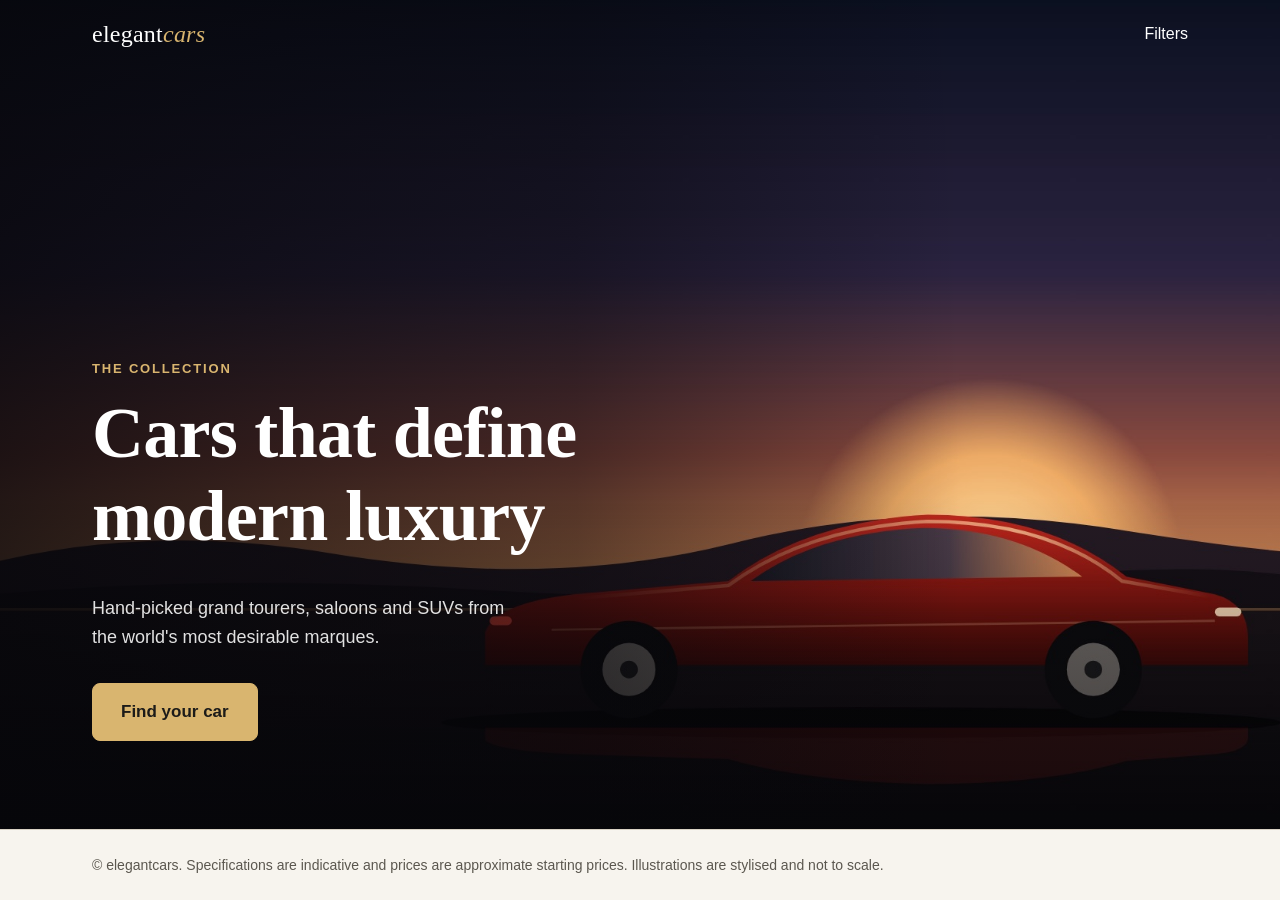
==== index.html @ 272696d2 "First draft." ====
<!doctype html>
<html lang="en">
<head>
  <meta charset="utf-8">
  <meta name="viewport" content="width=device-width, initial-scale=1">
  <title>elegantcars · High-end cars</title>
  <meta name="description" content="A curated stock of high-end cars from Ferrari, Aston Martin, Lamborghini, Porsche and BMW.">
  <link rel="stylesheet" href="css/styles.css">
</head>
<body class="page-home">
  <a class="skip-link" href="#main">Skip to content</a>

  <header class="site-header">
    <div class="container header-inner">
      <span class="logo">elegant<span>cars</span></span>
      <nav aria-label="Main">
        <ul class="nav-list">
          <li><a href="filters.html">Filters</a></li>
        </ul>
      </nav>
    </div>
  </header>

  <main id="main">
    <section class="hero" aria-labelledby="hero-title">
      <div id="hero-media" class="hero-media"></div>
      <div class="hero-overlay"></div>
      <div class="container hero-content">
        <p id="hero-eyebrow" class="eyebrow"></p>
        <h1 id="hero-title"></h1>
        <p id="hero-text" class="lede"></p>
        <a id="hero-button" class="button button-hero" href="filters.html">Find your car</a>
      </div>
      <button type="button" id="hero-toggle" class="hero-toggle" hidden></button>
    </section>
    <div class="container">
      <p id="load-error" class="load-error" role="alert" hidden></p>
    </div>
  </main>

  <footer class="site-footer">
    <div class="container">
      <p id="footer-note"></p>
    </div>
  </footer>

  <script src="js/vendor/js-yaml/js-yaml.umd.min.js"></script>
  <script src="js/common.js"></script>
  <script src="js/home.js"></script>
</body>
</html>
---- css/styles.css ----
/* elegantcars — single stylesheet, no build step. */

:root {
  --bg: #f7f4ee;
  --surface: #ffffff;
  --surface-muted: #efeae1;
  --ink: #1c1b19;
  --ink-muted: #5b574f;
  --line: #d9d2c5;
  --accent: #7a5a24;
  --accent-ink: #ffffff;
  --gold: #d9b56f;
  --focus: #1d4ed8;
  --glass: rgba(255, 255, 255, 0.55);
  --tyre: #1c1b19;
  --rim: #b9b4aa;
  --shadow: rgba(28, 27, 25, 0.12);
  --error-bg: #fbeae8;
  --error-ink: #8a1c12;

  --font-display: "Iowan Old Style", "Palatino Linotype", Palatino, "Book Antiqua", Georgia, serif;
  --font-body: -apple-system, BlinkMacSystemFont, "Segoe UI", Roboto, "Helvetica Neue", Arial, sans-serif;
  --radius: 10px;
  --max: 1160px;
}

@media (prefers-color-scheme: dark) {
  :root {
    --bg: #141311;
    --surface: #1d1b18;
    --surface-muted: #26231f;
    --ink: #f2eee6;
    --ink-muted: #b3ada1;
    --line: #3a362f;
    --accent: #d9b56f;
    --accent-ink: #1c1b19;
    --focus: #93b4ff;
    --glass: rgba(255, 255, 255, 0.35);
    --tyre: #0a0a09;
    --rim: #8c877d;
    --shadow: rgba(0, 0, 0, 0.45);
    --error-bg: #3a1a16;
    --error-ink: #ffb4a8;
  }
}

*,
*::before,
*::after {
  box-sizing: border-box;
}

html {
  -webkit-text-size-adjust: 100%;
}

body {
  margin: 0;
  background: var(--bg);
  color: var(--ink);
  font: 1rem/1.6 var(--font-body);
  display: flex;
  flex-direction: column;
  min-height: 100vh;
}

main {
  flex: 1;
}

img,
svg,
video {
  display: block;
  max-width: 100%;
}

h1,
h2,
h3 {
  font-family: var(--font-display);
  font-weight: 600;
  line-height: 1.15;
  margin: 0 0 0.5em;
}

h1 {
  font-size: clamp(2rem, 1.4rem + 2.6vw, 3.25rem);
  letter-spacing: -0.01em;
}

h2 {
  font-size: 1.5rem;
}

a {
  color: var(--accent);
  text-underline-offset: 0.18em;
}

a:hover {
  text-decoration-thickness: 2px;
}

:focus-visible {
  outline: 3px solid var(--focus);
  outline-offset: 2px;
}

.container {
  width: 100%;
  max-width: var(--max);
  margin: 0 auto;
  padding: 0 16px;
}

@media (min-width: 720px) {
  .container {
    padding: 0 32px;
  }
}

.skip-link {
  position: absolute;
  left: 16px;
  top: -100px;
  background: var(--ink);
  color: var(--bg);
  padding: 8px 14px;
  border-radius: var(--radius);
  z-index: 10;
}

.skip-link:focus {
  top: 12px;
}

/* Header & footer */

.site-header {
  border-bottom: 1px solid var(--line);
  background: var(--bg);
}

.header-inner {
  display: flex;
  align-items: center;
  justify-content: space-between;
  gap: 16px;
  min-height: 68px;
}

.logo {
  font-family: var(--font-display);
  font-size: 1.5rem;
  color: var(--ink);
  letter-spacing: 0.01em;
}

.logo span {
  color: var(--accent);
  font-style: italic;
}

.nav-list {
  display: flex;
  gap: 24px;
  list-style: none;
  margin: 0;
  padding: 0;
}

.nav-list a {
  color: var(--ink);
  text-decoration: none;
  padding: 6px 0;
  border-bottom: 2px solid transparent;
}

.nav-list a:hover {
  border-bottom-color: var(--accent);
}

.site-footer {
  margin-top: 64px;
  border-top: 1px solid var(--line);
  color: var(--ink-muted);
  font-size: 0.875rem;
}

.site-footer p {
  margin: 24px 0;
}

/* Shared text & controls */

.eyebrow {
  text-transform: uppercase;
  letter-spacing: 0.14em;
  font-size: 0.8125rem;
  font-weight: 600;
  color: var(--accent);
  margin: 0 0 12px;
}

.lede {
  font-size: 1.125rem;
  color: var(--ink-muted);
  max-width: 62ch;
}

.button {
  font: inherit;
  font-weight: 600;
  display: inline-flex;
  align-items: center;
  justify-content: center;
  min-height: 44px;
  padding: 10px 18px;
  border-radius: 8px;
  border: 1px solid var(--accent);
  background: var(--accent);
  color: var(--accent-ink);
  text-decoration: none;
  cursor: pointer;
}

.button-ghost {
  background: transparent;
  color: var(--accent);
}

.load-error {
  margin: 24px 0;
  padding: 16px 20px;
  border-radius: var(--radius);
  background: var(--error-bg);
  color: var(--error-ink);
}

.page-intro {
  padding: 48px 0 24px;
}

/* Homepage */

.page-home .site-header {
  position: absolute;
  top: 0;
  left: 0;
  right: 0;
  z-index: 2;
  background: transparent;
  border-bottom: 0;
}

.page-home .logo,
.page-home .nav-list a {
  color: #fff;
}

.page-home .logo span {
  color: var(--gold);
}

.page-home .nav-list a:hover {
  border-bottom-color: var(--gold);
}

.page-home .site-footer {
  margin-top: 0;
}

/* The homepage is just the hero, so it fills the space above the footer. */
.page-home main {
  display: flex;
  flex-direction: column;
}

.hero {
  position: relative;
  flex: 1;
  display: flex;
  align-items: flex-end;
  min-height: 560px;
  min-height: max(560px, 85svh);
  overflow: hidden;
  background: #0b1020;
  color: #fff;
}

.hero-media,
.hero-media img,
.hero-media video,
.hero-overlay {
  position: absolute;
  inset: 0;
  width: 100%;
  height: 100%;
}

.hero-media img,
.hero-media video {
  max-width: none;
  object-fit: cover;
}

/* Keeps the hero text readable over any image or video. */
.hero-overlay {
  background:
    linear-gradient(0deg, rgba(6, 6, 10, 0.85) 0%, rgba(6, 6, 10, 0.35) 55%, rgba(6, 6, 10, 0.55) 100%);
}

@media (min-width: 900px) {
  .hero-overlay {
    background:
      linear-gradient(90deg, rgba(6, 6, 10, 0.82) 0%, rgba(6, 6, 10, 0.5) 45%, rgba(6, 6, 10, 0) 75%),
      linear-gradient(0deg, rgba(6, 6, 10, 0.5) 0%, rgba(6, 6, 10, 0) 40%);
  }
}

.hero-content {
  position: relative;
  padding-top: 140px;
  padding-bottom: 88px;
}

.hero h1 {
  max-width: 14ch;
  font-size: clamp(2.5rem, 1.6rem + 4vw, 4.5rem);
}

.hero .eyebrow {
  color: var(--gold);
}

.hero .lede {
  color: rgba(255, 255, 255, 0.88);
  max-width: 44ch;
  margin-bottom: 32px;
}

.button-hero {
  min-height: 52px;
  padding: 14px 28px;
  font-size: 1.0625rem;
  background: var(--gold);
  border-color: var(--gold);
  color: #1c1b19;
}

.button-hero:hover {
  background: #e7c88a;
}

.hero-toggle {
  position: absolute;
  right: 16px;
  bottom: 16px;
  font: inherit;
  font-size: 0.875rem;
  min-height: 44px;
  padding: 8px 14px;
  border-radius: 8px;
  border: 1px solid rgba(255, 255, 255, 0.6);
  background: rgba(6, 6, 10, 0.6);
  color: #fff;
  cursor: pointer;
}

.hero :focus-visible {
  outline-color: #fff;
}

/* Filters page */

.filter-group {
  margin-top: 32px;
}

.tile-grid {
  display: grid;
  grid-template-columns: repeat(auto-fill, minmax(220px, 1fr));
  gap: 16px;
  list-style: none;
  padding: 0;
  margin: 0;
}

.tile {
  display: flex;
  flex-direction: column;
  gap: 4px;
  height: 100%;
  padding: 20px;
  background: var(--surface);
  border: 1px solid var(--line);
  border-radius: var(--radius);
  color: var(--ink);
  text-decoration: none;
  transition: transform 0.2s ease, box-shadow 0.2s ease, border-color 0.2s ease;
}

.tile:hover {
  transform: translateY(-3px);
  border-color: var(--accent);
  box-shadow: 0 12px 28px var(--shadow);
}

.tile-media {
  display: block;
  background: var(--surface-muted);
  border-radius: 6px;
  padding: 16px 12px 8px;
  margin-bottom: 12px;
  color: var(--ink-muted);
}

.tile-name {
  font-family: var(--font-display);
  font-size: 1.375rem;
  font-weight: 600;
}

.tile-grid-brands .tile {
  padding: 28px 20px;
  border-top: 3px solid var(--accent);
}

.tile-count {
  font-size: 0.875rem;
  color: var(--ink-muted);
}

.all-link-wrap {
  margin-top: 32px;
  font-weight: 600;
}

@media (prefers-reduced-motion: reduce) {
  .tile,
  .card {
    transition: none;
  }
  .tile:hover {
    transform: none;
  }
}

/* Stock page */

.active-filters {
  display: flex;
  flex-wrap: wrap;
  gap: 8px;
  margin-bottom: 8px;
}

.chip {
  display: inline-flex;
  align-items: center;
  gap: 8px;
  min-height: 36px;
  padding: 4px 8px 4px 14px;
  border-radius: 999px;
  border: 1px solid var(--accent);
  color: var(--accent);
  font-size: 0.875rem;
  font-weight: 600;
  text-decoration: none;
}

.chip:hover {
  background: var(--surface);
}

.chip-x {
  font-size: 1.125rem;
  line-height: 1;
  padding: 0 4px;
}

.results-status {
  margin: 12px 0 0;
  color: var(--ink-muted);
}

.car-grid {
  display: grid;
  grid-template-columns: repeat(auto-fill, minmax(280px, 1fr));
  gap: 24px;
}

.card {
  display: flex;
  flex-direction: column;
  background: var(--surface);
  border: 1px solid var(--line);
  border-radius: var(--radius);
  overflow: hidden;
}

.card-media {
  background: var(--surface-muted);
  padding: 28px 20px 16px;
}

.card-media-photo {
  padding: 0;
  aspect-ratio: 16 / 10;
}

.card-media-photo img {
  width: 100%;
  height: 100%;
  object-fit: cover;
}

.card-body {
  display: flex;
  flex-direction: column;
  flex: 1;
  padding: 20px;
}

.card-meta {
  margin: 0 0 4px;
  font-size: 0.8125rem;
  text-transform: uppercase;
  letter-spacing: 0.1em;
  color: var(--ink-muted);
}

.card-title {
  font-size: 1.375rem;
  margin-bottom: 6px;
}

.card-tagline {
  margin: 0 0 8px;
  color: var(--ink-muted);
}

.card-engine {
  margin: 0 0 16px;
  font-size: 0.875rem;
}

.card-specs {
  display: grid;
  grid-template-columns: repeat(3, 1fr);
  gap: 8px;
  margin: 0 0 16px;
  padding: 12px 0;
  border-top: 1px solid var(--line);
  border-bottom: 1px solid var(--line);
}

.card-specs dt {
  font-size: 0.75rem;
  color: var(--ink-muted);
}

.card-specs dd {
  margin: 0;
  font-weight: 600;
}

.card-price {
  margin: auto 0 0;
  font-family: var(--font-display);
  font-size: 1.125rem;
  color: var(--accent);
}

.empty-state {
  text-align: center;
  padding: 48px 16px;
  background: var(--surface);
  border: 1px dashed var(--line);
  border-radius: var(--radius);
}

.empty-actions {
  display: flex;
  flex-wrap: wrap;
  justify-content: center;
  gap: 12px;
}

/* Silhouettes */

.silhouette-shadow {
  fill: var(--shadow);
}

.silhouette-glass {
  fill: var(--glass);
}

.silhouette-tyre {
  fill: var(--tyre);
}

.silhouette-rim {
  fill: var(--rim);
}
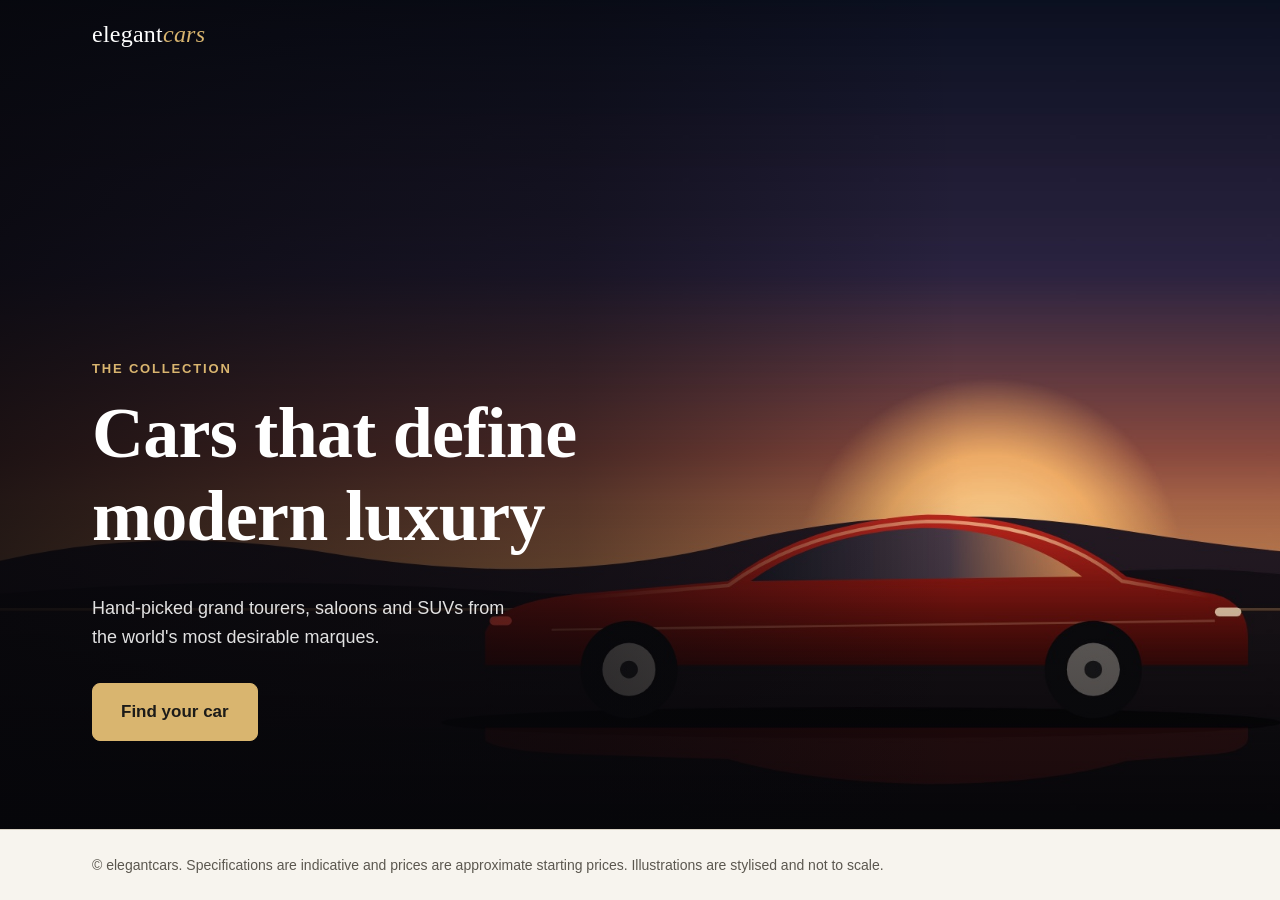
==== commit 54d6a664: "more structure." ====
--- a/index.html
+++ b/index.html
@@ -13,11 +13,6 @@
   <header class="site-header">
     <div class="container header-inner">
       <span class="logo">elegant<span>cars</span></span>
-      <nav aria-label="Main">
-        <ul class="nav-list">
-          <li><a href="filters.html">Filters</a></li>
-        </ul>
-      </nav>
     </div>
   </header>
 
--- a/css/styles.css
+++ b/css/styles.css
@@ -164,7 +164,9 @@
 
 .nav-list {
   display: flex;
-  gap: 24px;
+  flex-wrap: wrap;
+  justify-content: flex-end;
+  gap: 4px 16px;
   list-style: none;
   margin: 0;
   padding: 0;
@@ -408,10 +410,13 @@
 }
 
 .tile-media {
-  display: block;
+  display: flex;
+  align-items: center;
+  justify-content: center;
+  aspect-ratio: 16 / 10;
   background: var(--surface-muted);
   border-radius: 6px;
-  padding: 16px 12px 8px;
+  padding: 12px;
   margin-bottom: 12px;
   color: var(--ink-muted);
 }
@@ -423,8 +428,42 @@
 }
 
 .tile-grid-brands .tile {
-  padding: 28px 20px;
+  align-items: center;
+  text-align: center;
+  padding: 24px 20px;
   border-top: 3px solid var(--accent);
+}
+
+/* Logos vary from square emblems to long wordmarks, so each is fitted inside
+   the same box. The light plate keeps dark logos visible in dark mode. */
+.tile-grid-brands .tile-media {
+  display: flex;
+  align-items: center;
+  justify-content: center;
+  width: 100%;
+  height: 88px;
+  padding: 12px 16px;
+  margin-bottom: 14px;
+  background: #ffffff;
+  border-radius: 6px;
+}
+
+.tile-media-photo {
+  padding: 0;
+  aspect-ratio: 16 / 10;
+  overflow: hidden;
+}
+
+.tile-type-image {
+  width: 100%;
+  height: 100%;
+  object-fit: cover;
+}
+
+.tile-logo {
+  width: 100%;
+  height: 100%;
+  object-fit: contain;
 }
 
 .tile-count {
@@ -492,12 +531,32 @@
 }
 
 .card {
+  position: relative;
   display: flex;
   flex-direction: column;
   background: var(--surface);
   border: 1px solid var(--line);
   border-radius: var(--radius);
   overflow: hidden;
+  transition: transform 0.2s ease, box-shadow 0.2s ease, border-color 0.2s ease;
+}
+
+.card:hover {
+  transform: translateY(-3px);
+  border-color: var(--accent);
+  box-shadow: 0 12px 28px var(--shadow);
+}
+
+/* The focus ring goes on the whole card, matching its click area. */
+.card:focus-within {
+  outline: 3px solid var(--focus);
+  outline-offset: 2px;
+}
+
+@media (prefers-reduced-motion: reduce) {
+  .card:hover {
+    transform: none;
+  }
 }
 
 .card-media {
@@ -534,6 +593,21 @@
 .card-title {
   font-size: 1.375rem;
   margin-bottom: 6px;
+}
+
+.card-title a {
+  color: var(--ink);
+  text-decoration: none;
+}
+
+.card-title a::after {
+  content: "";
+  position: absolute;
+  inset: 0;
+}
+
+.card-title a:focus-visible {
+  outline: none;
 }
 
 .card-tagline {
@@ -605,3 +679,251 @@
 .silhouette-rim {
   fill: var(--rim);
 }
+
+/* Car detail page */
+
+.back-link-wrap {
+  margin: 20px 0;
+}
+
+.back-link {
+  font-weight: 600;
+  text-decoration: none;
+}
+
+.back-link::before {
+  content: "← ";
+}
+
+.back-link:hover {
+  text-decoration: underline;
+}
+
+.detail-hero {
+  background: var(--surface-muted);
+}
+
+.detail-media {
+  display: flex;
+  align-items: center;
+  justify-content: center;
+  max-width: 1600px;
+  margin: 0 auto;
+  padding: 48px 16px 32px;
+}
+
+.detail-media .silhouette {
+  width: min(100%, 900px);
+}
+
+.detail-media-photo {
+  padding: 0;
+  aspect-ratio: 16 / 9;
+  max-height: 78vh;
+}
+
+.detail-media-photo img {
+  width: 100%;
+  height: 100%;
+  object-fit: cover;
+}
+
+.detail-layout {
+  display: grid;
+  gap: 32px;
+  padding-top: 40px;
+}
+
+@media (min-width: 900px) {
+  .detail-layout {
+    grid-template-columns: minmax(0, 1.3fr) minmax(0, 1fr);
+    gap: 64px;
+  }
+}
+
+.detail-description {
+  max-width: 62ch;
+}
+
+.detail-price {
+  font-family: var(--font-display);
+  font-size: 1.75rem;
+  color: var(--accent);
+  margin: 24px 0 0;
+}
+
+.detail-specs h2 {
+  font-size: 1.25rem;
+}
+
+.spec-table {
+  margin: 0 0 24px;
+  border-top: 1px solid var(--line);
+}
+
+.spec-table div {
+  display: flex;
+  justify-content: space-between;
+  gap: 16px;
+  padding: 12px 0;
+  border-bottom: 1px solid var(--line);
+}
+
+.spec-table dt {
+  color: var(--ink-muted);
+}
+
+.spec-table dd {
+  margin: 0;
+  font-weight: 600;
+  text-align: right;
+}
+
+.detail-links {
+  display: flex;
+  flex-wrap: wrap;
+  gap: 12px 24px;
+}
+
+/* Contact page */
+
+.contact-grid {
+  display: grid;
+  grid-template-columns: repeat(auto-fit, minmax(260px, 1fr));
+  gap: 20px;
+  max-width: 760px;
+}
+
+.contact-card {
+  padding: 24px;
+  background: var(--surface);
+  border: 1px solid var(--line);
+  border-top: 3px solid var(--accent);
+  border-radius: var(--radius);
+}
+
+.contact-card h2 {
+  font-size: 0.8125rem;
+  font-family: var(--font-body);
+  text-transform: uppercase;
+  letter-spacing: 0.14em;
+  color: var(--ink-muted);
+  margin-bottom: 8px;
+}
+
+.contact-value {
+  font-family: var(--font-display);
+  font-size: 1.5rem;
+  overflow-wrap: anywhere;
+}
+
+/* Car detail carousel */
+
+.carousel {
+  background: var(--surface-muted);
+  padding-bottom: 16px;
+}
+
+.carousel-stage {
+  position: relative;
+  max-width: 1600px;
+  margin: 0 auto;
+  aspect-ratio: 16 / 9;
+  max-height: 78vh;
+  overflow: hidden;
+  background: #0c0b0a;
+  touch-action: pan-y;
+  user-select: none;
+}
+
+.carousel-image {
+  width: 100%;
+  height: 100%;
+  max-width: none;
+  object-fit: cover;
+}
+
+.carousel-btn {
+  position: absolute;
+  top: 50%;
+  transform: translateY(-50%);
+  width: 48px;
+  height: 48px;
+  border-radius: 50%;
+  border: 1px solid rgba(255, 255, 255, 0.7);
+  background: rgba(12, 11, 10, 0.6);
+  color: #fff;
+  font-size: 1.75rem;
+  line-height: 1;
+  cursor: pointer;
+}
+
+.carousel-btn:hover {
+  background: rgba(12, 11, 10, 0.85);
+}
+
+.carousel-btn:focus-visible {
+  outline-color: #fff;
+}
+
+.carousel-prev {
+  left: 16px;
+}
+
+.carousel-next {
+  right: 16px;
+}
+
+.carousel-counter {
+  position: absolute;
+  right: 16px;
+  bottom: 16px;
+  margin: 0;
+  padding: 2px 10px;
+  border-radius: 999px;
+  background: rgba(12, 11, 10, 0.65);
+  color: #fff;
+  font-size: 0.875rem;
+}
+
+.carousel-thumbs {
+  display: flex;
+  gap: 10px;
+  list-style: none;
+  margin: 16px auto 0;
+  overflow-x: auto;
+}
+
+.carousel-thumb {
+  display: block;
+  width: 112px;
+  aspect-ratio: 16 / 10;
+  padding: 0;
+  border: 2px solid transparent;
+  border-radius: 6px;
+  overflow: hidden;
+  background: none;
+  cursor: pointer;
+  opacity: 0.7;
+}
+
+.carousel-thumb img {
+  width: 100%;
+  height: 100%;
+  object-fit: cover;
+}
+
+.carousel-thumb:hover,
+.carousel-thumb[aria-current="true"] {
+  opacity: 1;
+}
+
+.carousel-thumb[aria-current="true"] {
+  border-color: var(--accent);
+}
+
+@media (max-width: 600px) {
+  .carousel-thumb {
+    width: 84px;
+  }
+}
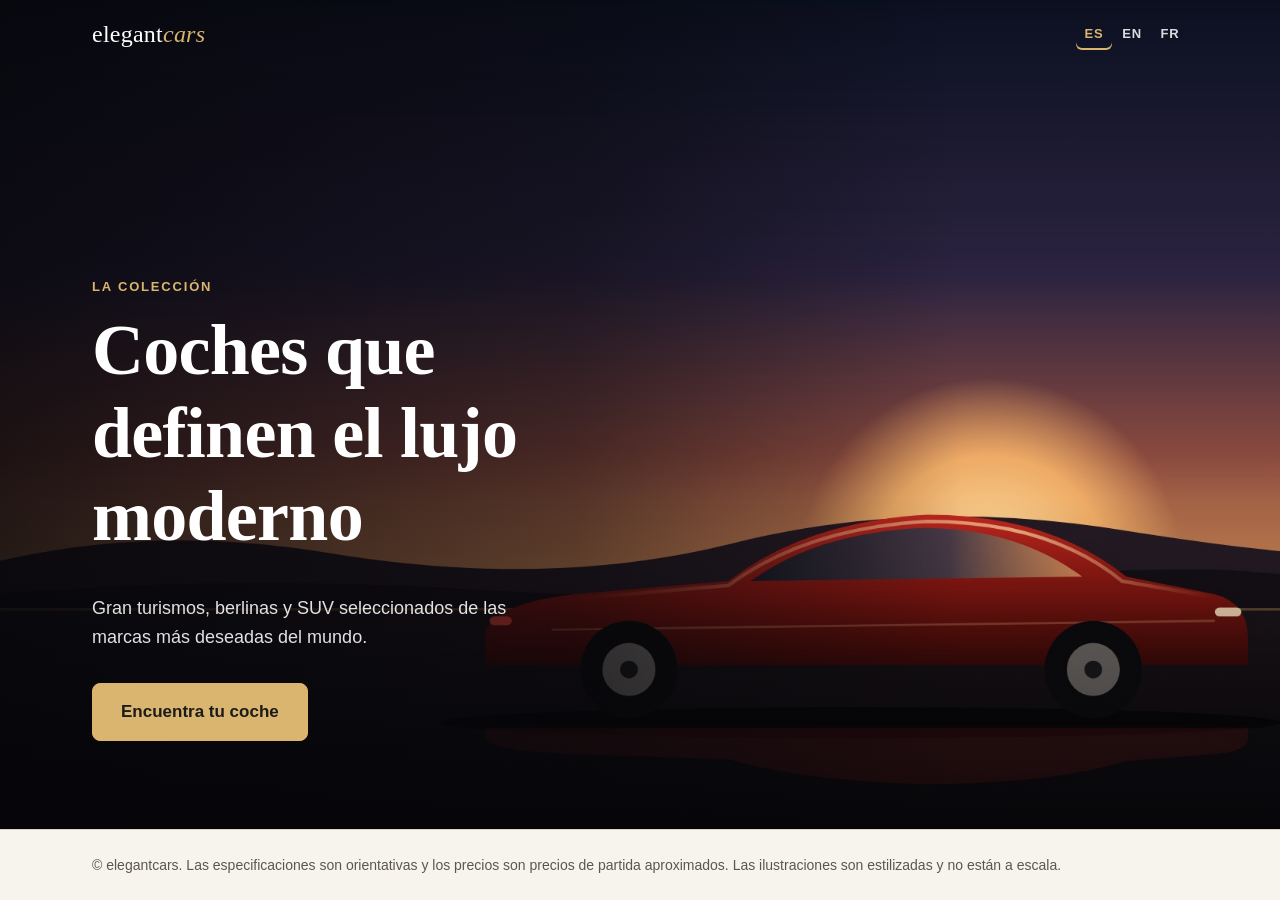
==== commit a0c92303: "Languages." ====
--- a/index.html
+++ b/index.html
@@ -1,18 +1,21 @@
 <!doctype html>
-<html lang="en">
+<html lang="es">
 <head>
   <meta charset="utf-8">
   <meta name="viewport" content="width=device-width, initial-scale=1">
-  <title>elegantcars · High-end cars</title>
-  <meta name="description" content="A curated stock of high-end cars from Ferrari, Aston Martin, Lamborghini, Porsche and BMW.">
+  <title>elegantcars</title>
+  <meta name="description" content="Stock seleccionado de coches de alta gama de Ferrari, Aston Martin, Lamborghini, Porsche y BMW.">
   <link rel="stylesheet" href="css/styles.css">
 </head>
-<body class="page-home">
-  <a class="skip-link" href="#main">Skip to content</a>
+<body class="page-home" data-page-title="page_titles.home">
+  <a class="skip-link" href="#main" data-i18n="skip_link"></a>
 
   <header class="site-header">
     <div class="container header-inner">
-      <span class="logo">elegant<span>cars</span></span>
+      <a class="logo" href="index.html" data-i18n-aria-label="logo_label" aria-current="page">elegant<span>cars</span></a>
+      <div class="header-end">
+        <nav id="lang-switch" class="lang-switch"></nav>
+      </div>
     </div>
   </header>
 
@@ -24,7 +27,7 @@
         <p id="hero-eyebrow" class="eyebrow"></p>
         <h1 id="hero-title"></h1>
         <p id="hero-text" class="lede"></p>
-        <a id="hero-button" class="button button-hero" href="filters.html">Find your car</a>
+        <a id="hero-button" class="button button-hero" href="filters.html"></a>
       </div>
       <button type="button" id="hero-toggle" class="hero-toggle" hidden></button>
     </section>
--- a/css/styles.css
+++ b/css/styles.css
@@ -155,6 +155,11 @@
   font-size: 1.5rem;
   color: var(--ink);
   letter-spacing: 0.01em;
+  text-decoration: none;
+}
+
+.logo:hover {
+  opacity: 0.8;
 }
 
 .logo span {
@@ -927,3 +932,98 @@
     width: 84px;
   }
 }
+
+/* Header: menu and language switcher */
+
+.visually-hidden {
+  position: absolute !important;
+  width: 1px;
+  height: 1px;
+  overflow: hidden;
+  clip: rect(0 0 0 0);
+  clip-path: inset(50%);
+  white-space: nowrap;
+}
+
+.header-end {
+  display: flex;
+  flex-wrap: wrap;
+  align-items: center;
+  justify-content: flex-end;
+  gap: 8px 24px;
+}
+
+.lang-switch ul {
+  display: flex;
+  gap: 2px;
+  list-style: none;
+  margin: 0;
+  padding: 0;
+}
+
+.lang-switch a {
+  display: inline-flex;
+  align-items: center;
+  justify-content: center;
+  min-width: 36px;
+  min-height: 32px;
+  padding: 4px 6px;
+  border-radius: 6px;
+  font-size: 0.8125rem;
+  font-weight: 600;
+  letter-spacing: 0.06em;
+  color: var(--ink-muted);
+  text-decoration: none;
+}
+
+.lang-switch a:hover {
+  color: var(--ink);
+  background: var(--surface-muted);
+}
+
+.lang-switch a[aria-current="true"] {
+  color: var(--accent);
+  box-shadow: inset 0 -2px 0 var(--accent);
+}
+
+.page-home .lang-switch a {
+  color: rgba(255, 255, 255, 0.85);
+}
+
+.page-home .lang-switch a:hover {
+  color: #fff;
+  background: rgba(255, 255, 255, 0.12);
+}
+
+.page-home .lang-switch a[aria-current="true"] {
+  color: var(--gold);
+  box-shadow: inset 0 -2px 0 var(--gold);
+}
+
+/* Stock page: faded brand image behind the page when filtering by brand.
+   Tweak --backdrop-opacity to make it stronger or subtler. */
+
+:root {
+  --backdrop-opacity: 0.16;
+}
+
+@media (prefers-color-scheme: dark) {
+  :root {
+    --backdrop-opacity: 0.22;
+  }
+}
+
+.page-backdrop {
+  position: fixed;
+  inset: 0;
+  z-index: -1;
+  pointer-events: none;
+}
+
+.page-backdrop img {
+  width: 100%;
+  height: 100%;
+  max-width: none;
+  object-fit: cover;
+  opacity: var(--backdrop-opacity);
+}
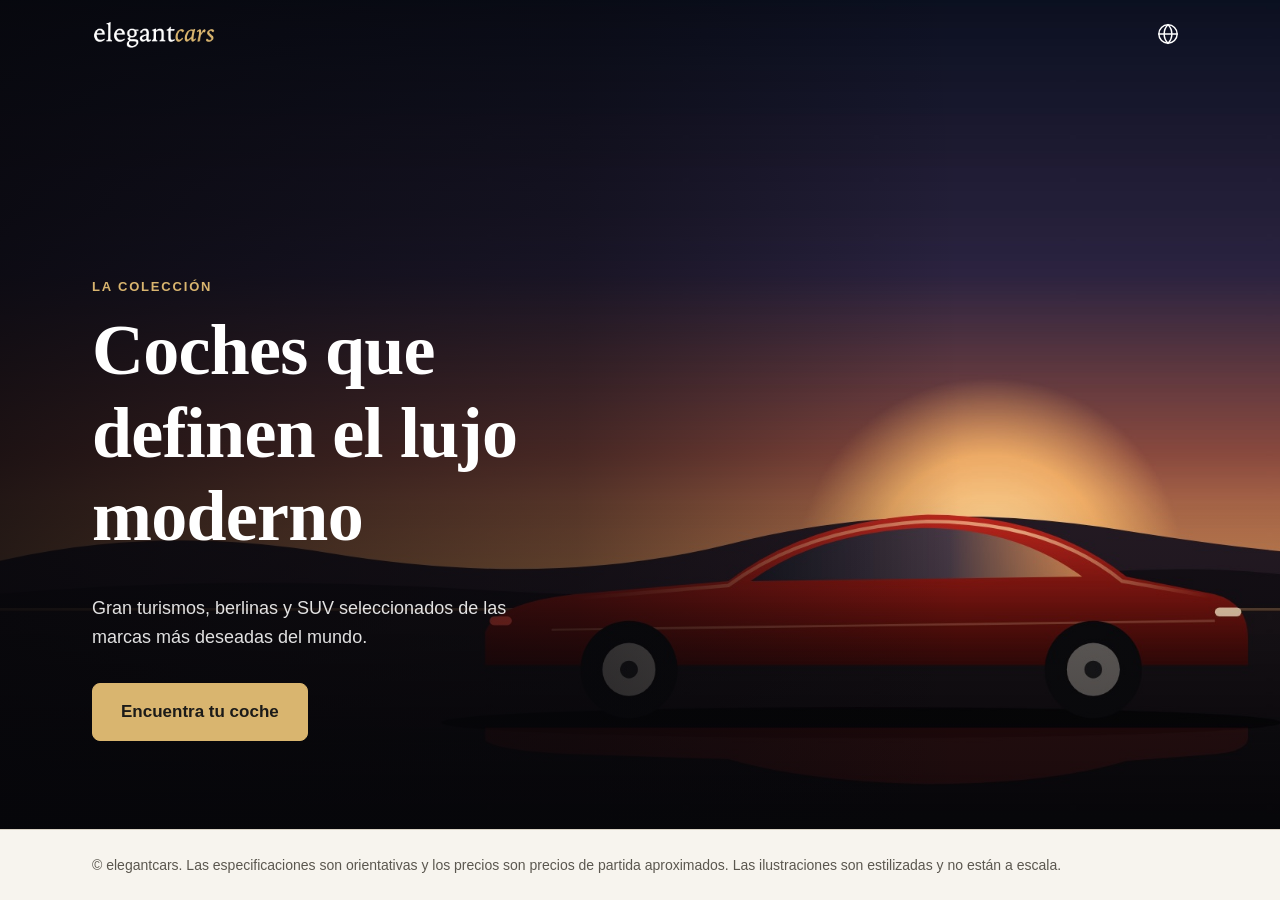
==== commit 82e5ee87: "Language switcher." ====
--- a/index.html
+++ b/index.html
@@ -12,7 +12,7 @@
 
   <header class="site-header">
     <div class="container header-inner">
-      <a class="logo" href="index.html" data-i18n-aria-label="logo_label" aria-current="page">elegant<span>cars</span></a>
+      <a class="logo logo-pending" href="index.html" data-i18n-aria-label="logo_label" aria-current="page"><span class="logo-text">elegant<span>cars</span></span></a>
       <div class="header-end">
         <nav id="lang-switch" class="lang-switch"></nav>
       </div>
--- a/css/styles.css
+++ b/css/styles.css
@@ -953,51 +953,86 @@
   gap: 8px 24px;
 }
 
-.lang-switch ul {
-  display: flex;
-  gap: 2px;
-  list-style: none;
-  margin: 0;
-  padding: 0;
-}
-
-.lang-switch a {
+.lang-switch {
+  position: relative;
+}
+
+.lang-toggle {
   display: inline-flex;
   align-items: center;
   justify-content: center;
-  min-width: 36px;
-  min-height: 32px;
-  padding: 4px 6px;
+  width: 40px;
+  height: 40px;
+  padding: 0;
+  border: 1px solid transparent;
+  border-radius: 50%;
+  background: none;
+  color: var(--ink);
+  cursor: pointer;
+}
+
+.lang-toggle:hover,
+.lang-toggle[aria-expanded="true"] {
+  border-color: var(--line);
+  background: var(--surface);
+}
+
+.lang-menu {
+  position: absolute;
+  top: calc(100% + 6px);
+  right: 0;
+  z-index: 20;
+  min-width: 160px;
+  margin: 0;
+  padding: 6px;
+  list-style: none;
+  background: var(--surface);
+  border: 1px solid var(--line);
+  border-radius: var(--radius);
+  box-shadow: 0 12px 28px var(--shadow);
+}
+
+.lang-menu[hidden] {
+  display: none;
+}
+
+.lang-menu a {
+  display: flex;
+  align-items: center;
+  justify-content: space-between;
+  gap: 12px;
+  min-height: 40px;
+  padding: 8px 12px;
   border-radius: 6px;
-  font-size: 0.8125rem;
+  color: var(--ink);
+  text-decoration: none;
+}
+
+.lang-menu a:hover {
+  background: var(--surface-muted);
+}
+
+.lang-menu a[aria-current="true"] {
+  color: var(--accent);
   font-weight: 600;
-  letter-spacing: 0.06em;
-  color: var(--ink-muted);
-  text-decoration: none;
-}
-
-.lang-switch a:hover {
-  color: var(--ink);
-  background: var(--surface-muted);
-}
-
-.lang-switch a[aria-current="true"] {
-  color: var(--accent);
-  box-shadow: inset 0 -2px 0 var(--accent);
-}
-
-.page-home .lang-switch a {
-  color: rgba(255, 255, 255, 0.85);
-}
-
-.page-home .lang-switch a:hover {
+}
+
+.lang-menu a[aria-current="true"]::after {
+  content: "✓";
+}
+
+.page-home .lang-toggle {
   color: #fff;
+}
+
+.page-home .lang-toggle:hover,
+.page-home .lang-toggle[aria-expanded="true"] {
+  border-color: rgba(255, 255, 255, 0.5);
   background: rgba(255, 255, 255, 0.12);
 }
 
-.page-home .lang-switch a[aria-current="true"] {
-  color: var(--gold);
-  box-shadow: inset 0 -2px 0 var(--gold);
+.page-home .lang-toggle:focus-visible {
+  outline-color: #fff;
 }
 
 /* Stock page: faded brand image behind the page when filtering by brand.
@@ -1027,3 +1062,28 @@
   object-fit: cover;
   opacity: var(--backdrop-opacity);
 }
+
+/* Site logo image (images/logo.*, images/logo-on-dark.*). Change the height
+   here to resize it; the width follows the image. */
+
+.logo-pending .logo-text {
+  visibility: hidden;
+}
+
+.logo picture {
+  display: block;
+}
+
+.logo-image {
+  display: block;
+  height: 32px;
+  width: auto;
+  max-width: 220px;
+  object-fit: contain;
+}
+
+@media (max-width: 480px) {
+  .logo-image {
+    height: 26px;
+  }
+}
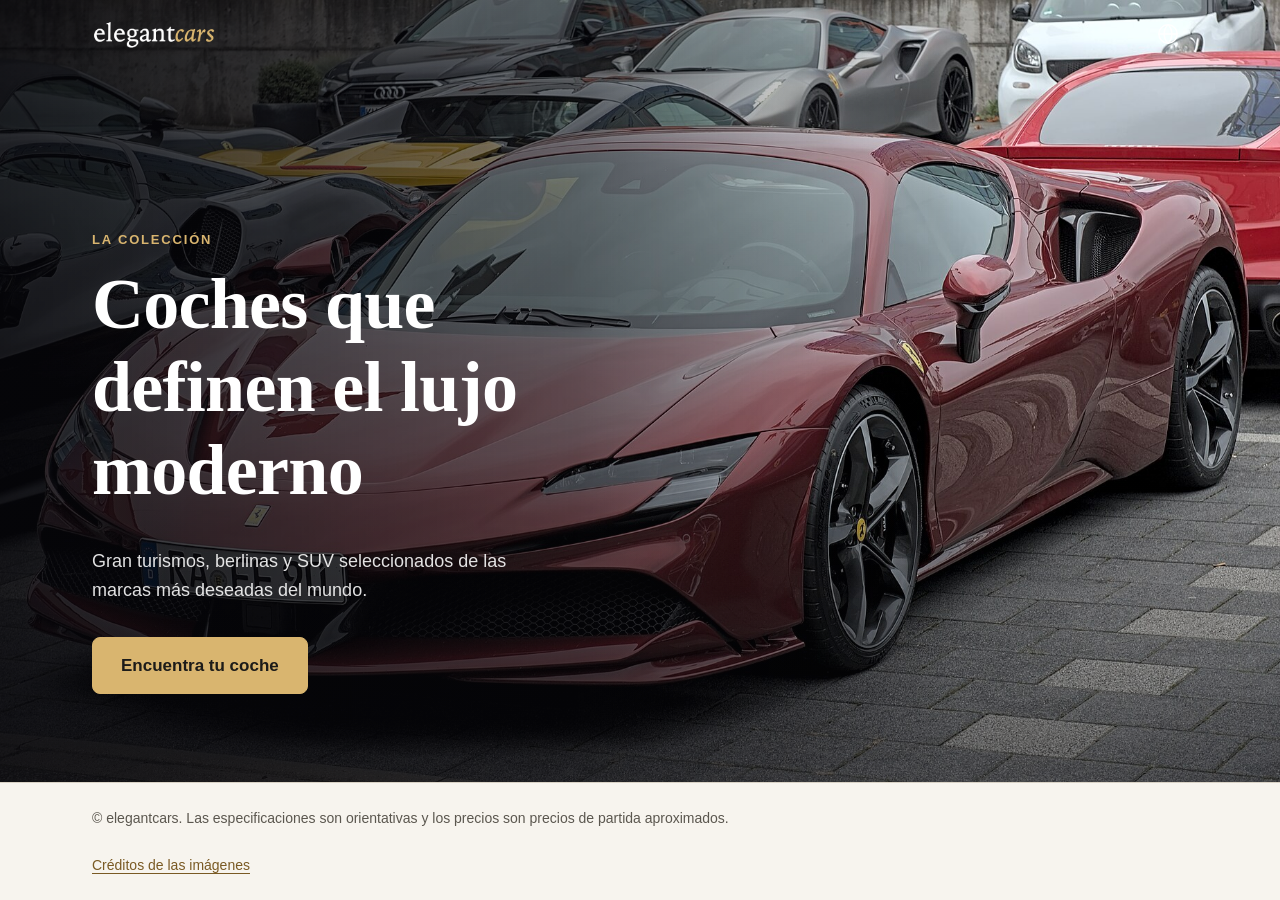
==== commit 70a1273f: "Realistic cars." ====
--- a/index.html
+++ b/index.html
@@ -39,6 +39,7 @@
   <footer class="site-footer">
     <div class="container">
       <p id="footer-note"></p>
+      <p><a href="credits.html" data-i18n="footer.credits"></a></p>
     </div>
   </footer>
 
--- a/css/styles.css
+++ b/css/styles.css
@@ -1087,3 +1087,64 @@
     height: 26px;
   }
 }
+
+/* Photo credits */
+
+.photo-credit {
+  margin: 8px auto 0;
+  font-size: 0.8125rem;
+  color: var(--ink-muted);
+}
+
+.photo-credit:empty {
+  display: none;
+}
+
+.photo-credit a {
+  color: inherit;
+}
+
+.credits-list {
+  display: grid;
+  grid-template-columns: repeat(auto-fill, minmax(320px, 1fr));
+  gap: 16px;
+  list-style: none;
+  margin: 0;
+  padding: 0;
+}
+
+.credit-item {
+  display: flex;
+  gap: 14px;
+  align-items: flex-start;
+  padding: 12px;
+  background: var(--surface);
+  border: 1px solid var(--line);
+  border-radius: var(--radius);
+}
+
+.credit-thumb {
+  flex: none;
+  width: 112px;
+  aspect-ratio: 16 / 10;
+  object-fit: cover;
+  border-radius: 6px;
+  background: var(--surface-muted);
+}
+
+.credit-file {
+  margin: 0 0 4px;
+  font-size: 0.75rem;
+  color: var(--ink-muted);
+  overflow-wrap: anywhere;
+}
+
+.credit-item .photo-credit {
+  margin: 0 0 4px;
+  font-size: 0.875rem;
+  color: var(--ink);
+}
+
+.credit-source {
+  font-size: 0.8125rem;
+}
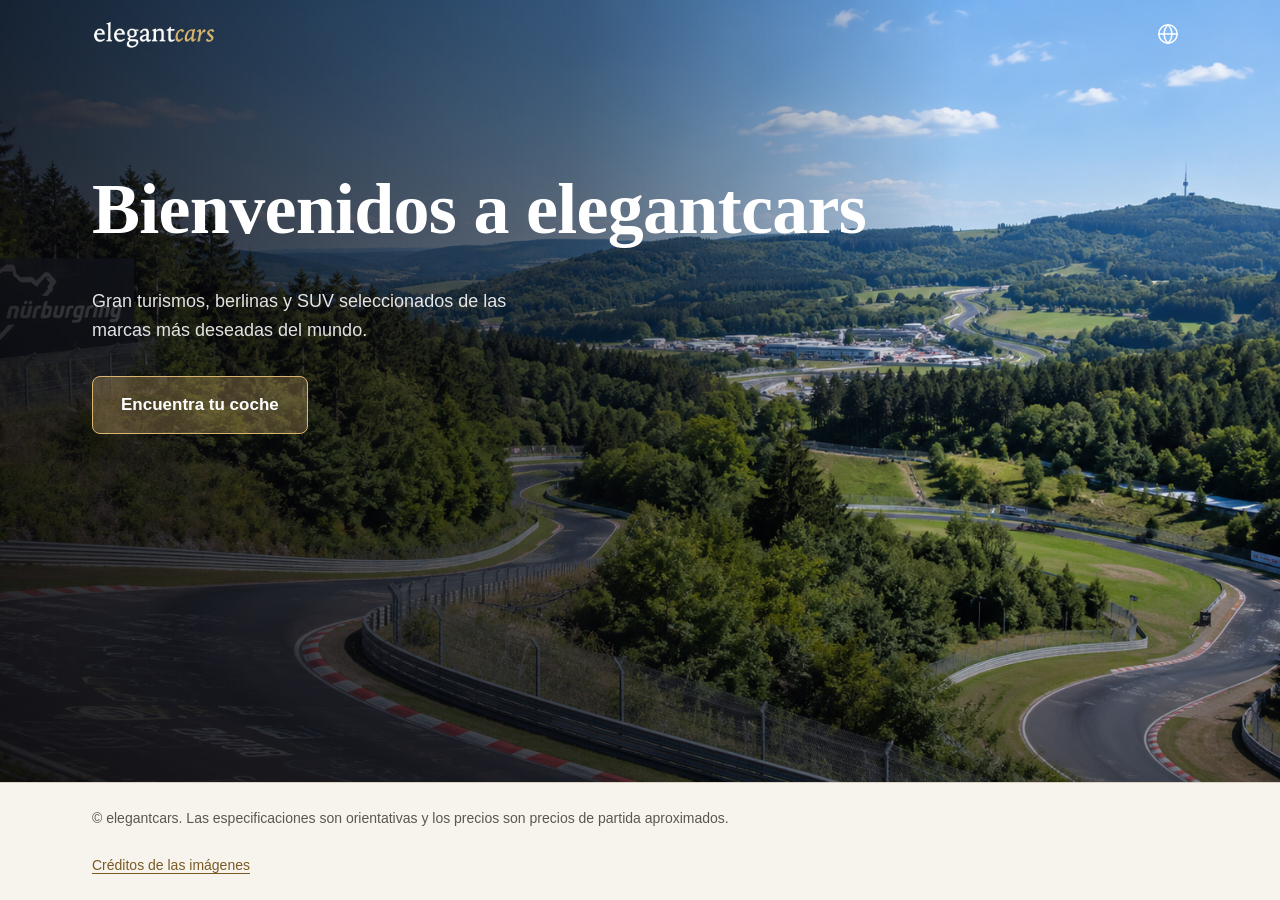
==== commit 34cb0b80: "Changed some pics and logic." ====
--- a/index.html
+++ b/index.html
@@ -24,7 +24,6 @@
       <div id="hero-media" class="hero-media"></div>
       <div class="hero-overlay"></div>
       <div class="container hero-content">
-        <p id="hero-eyebrow" class="eyebrow"></p>
         <h1 id="hero-title"></h1>
         <p id="hero-text" class="lede"></p>
         <a id="hero-button" class="button button-hero" href="filters.html"></a>
--- a/css/styles.css
+++ b/css/styles.css
@@ -191,6 +191,7 @@
 .site-footer {
   margin-top: 64px;
   border-top: 1px solid var(--line);
+  background: var(--bg);
   color: var(--ink-muted);
   font-size: 0.875rem;
 }
@@ -288,7 +289,7 @@
   position: relative;
   flex: 1;
   display: flex;
-  align-items: flex-end;
+  align-items: flex-start;
   min-height: 560px;
   min-height: max(560px, 85svh);
   overflow: hidden;
@@ -326,19 +327,17 @@
   }
 }
 
+/* The header (68px) sits on top of the hero, so this puts the title about
+   100px below it. */
 .hero-content {
   position: relative;
-  padding-top: 140px;
+  padding-top: 168px;
   padding-bottom: 88px;
 }
 
+/* Sized to fit the title on one line, even on a phone. */
 .hero h1 {
-  max-width: 14ch;
-  font-size: clamp(2.5rem, 1.6rem + 4vw, 4.5rem);
-}
-
-.hero .eyebrow {
-  color: var(--gold);
+  font-size: clamp(1.5rem, 0.5rem + 5vw, 4.5rem);
 }
 
 .hero .lede {
@@ -347,17 +346,27 @@
   margin-bottom: 32px;
 }
 
+/* See-through gold with white text over the photo; solid gold on hover, with
+   dark text, as white on solid gold wouldn't have enough contrast. */
 .button-hero {
   min-height: 52px;
   padding: 14px 28px;
   font-size: 1.0625rem;
+  background: rgba(217, 181, 111, 0.3);
+  border-color: var(--gold);
+  color: #fff;
+  transition: background-color 0.2s ease, color 0.2s ease;
+}
+
+.button-hero:hover {
   background: var(--gold);
-  border-color: var(--gold);
   color: #1c1b19;
 }
 
-.button-hero:hover {
-  background: #e7c88a;
+@media (prefers-reduced-motion: reduce) {
+  .button-hero {
+    transition: none;
+  }
 }
 
 .hero-toggle {
@@ -432,6 +441,12 @@
   font-weight: 600;
 }
 
+/* Narrower brand tiles so all the brands fit on one row on a laptop screen;
+   auto-fit stretches them to fill the row whatever the number of brands. */
+.tile-grid-brands {
+  grid-template-columns: repeat(auto-fit, minmax(160px, 1fr));
+}
+
 .tile-grid-brands .tile {
   align-items: center;
   text-align: center;
@@ -529,9 +544,11 @@
   color: var(--ink-muted);
 }
 
+/* One car per row: photo on the left, details on the right. On narrow
+   screens the photo goes on top instead. */
 .car-grid {
   display: grid;
-  grid-template-columns: repeat(auto-fill, minmax(280px, 1fr));
+  grid-template-columns: 1fr;
   gap: 24px;
 }
 
@@ -570,14 +587,19 @@
 }
 
 .card-media-photo {
+  position: relative;
   padding: 0;
   aspect-ratio: 16 / 10;
-}
-
+  overflow: hidden;
+}
+
+/* The whole photo is shown, never cropped; .photo-backdrop fills the rest of
+   the frame. */
 .card-media-photo img {
+  position: relative;
   width: 100%;
   height: 100%;
-  object-fit: cover;
+  object-fit: contain;
 }
 
 .card-body {
@@ -652,6 +674,41 @@
   color: var(--accent);
 }
 
+@media (min-width: 720px) {
+  .card {
+    flex-direction: row;
+  }
+
+  .card-media {
+    flex: 0 0 42%;
+    display: flex;
+    align-items: center;
+  }
+
+  /* The photo fills the left column, however tall the details are. */
+  .card-media-photo {
+    aspect-ratio: auto;
+    min-height: 260px;
+  }
+
+  .card-media-photo img {
+    position: absolute;
+    inset: 0;
+  }
+
+  .card-media svg {
+    width: 100%;
+  }
+
+  .card-body {
+    padding: 24px 28px;
+  }
+
+  .card-specs {
+    max-width: 420px;
+  }
+}
+
 .empty-state {
   text-align: center;
   padding: 48px 16px;
@@ -722,15 +779,21 @@
 }
 
 .detail-media-photo {
+  position: relative;
   padding: 0;
   aspect-ratio: 16 / 9;
   max-height: 78vh;
-}
-
+  overflow: hidden;
+  background: var(--surface);
+}
+
+/* The whole photo is shown, never cropped; .photo-backdrop fills the rest of
+   the landscape frame. */
 .detail-media-photo img {
+  position: relative;
   width: 100%;
   height: 100%;
-  object-fit: cover;
+  object-fit: contain;
 }
 
 .detail-layout {
@@ -836,16 +899,32 @@
   aspect-ratio: 16 / 9;
   max-height: 78vh;
   overflow: hidden;
-  background: #0c0b0a;
+  background: var(--surface);
   touch-action: pan-y;
   user-select: none;
 }
 
 .carousel-image {
+  position: relative;
+  width: 100%;
+  height: 100%;
+  max-width: none;
+  object-fit: contain;
+}
+
+/* Faded, cropped copy of the current photo behind the uncropped one, so the
+   frame keeps a fixed landscape height without empty bars. */
+.detail-media-photo .photo-backdrop,
+.carousel-stage .photo-backdrop,
+.card-media-photo .photo-backdrop {
+  position: absolute;
+  inset: 0;
   width: 100%;
   height: 100%;
   max-width: none;
   object-fit: cover;
+  opacity: 0.35;
+  pointer-events: none;
 }
 
 .carousel-btn {
@@ -1035,16 +1114,19 @@
   outline-color: #fff;
 }
 
-/* Stock page: faded brand image behind the page when filtering by brand.
-   Tweak --backdrop-opacity to make it stronger or subtler. */
+/* Image behind the whole page: the brand image on a brand-filtered stock
+   page, and images/filters/filters-page.* on the filters page. Tweak
+   --backdrop-opacity to make it stronger or subtler, and --text-panel for the
+   see-through panel behind the page content. */
 
 :root {
-  --backdrop-opacity: 0.16;
+  --backdrop-opacity: 0.85;
+  --text-panel: rgba(255, 255, 255, 0.7);
 }
 
 @media (prefers-color-scheme: dark) {
   :root {
-    --backdrop-opacity: 0.22;
+    --text-panel: rgba(20, 19, 17, 0.5);
   }
 }
 
@@ -1061,6 +1143,24 @@
   max-width: none;
   object-fit: cover;
   opacity: var(--backdrop-opacity);
+}
+
+/* The page content sits on one see-through panel over the image. Muted text
+   switches to the main ink colour, as the grey wouldn't stand out enough. */
+.has-backdrop main {
+  margin-top: 32px;
+  padding-bottom: 40px;
+  background: var(--text-panel);
+  border-radius: var(--radius);
+}
+
+.has-backdrop .page-intro {
+  padding-top: 32px;
+}
+
+.has-backdrop .page-intro .lede,
+.has-backdrop .results-status {
+  color: var(--ink);
 }
 
 /* Site logo image (images/logo.*, images/logo-on-dark.*). Change the height
